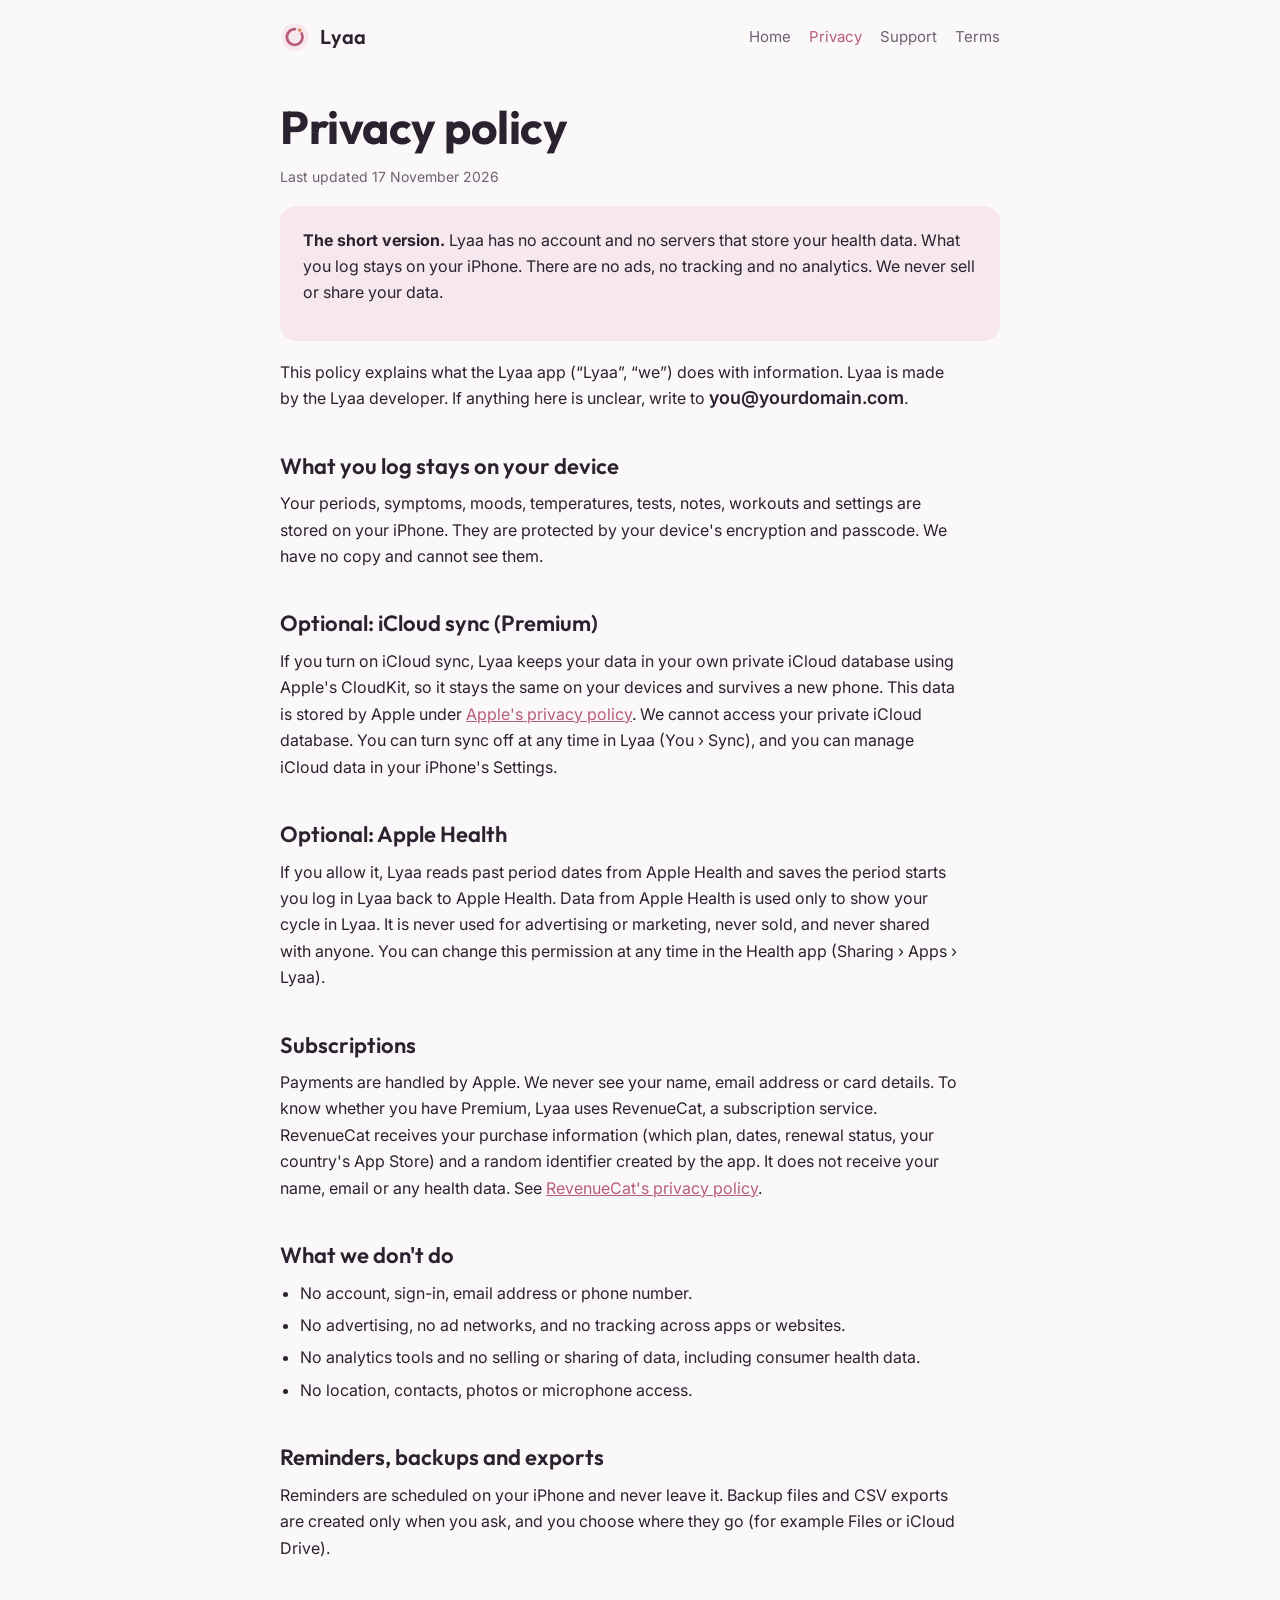
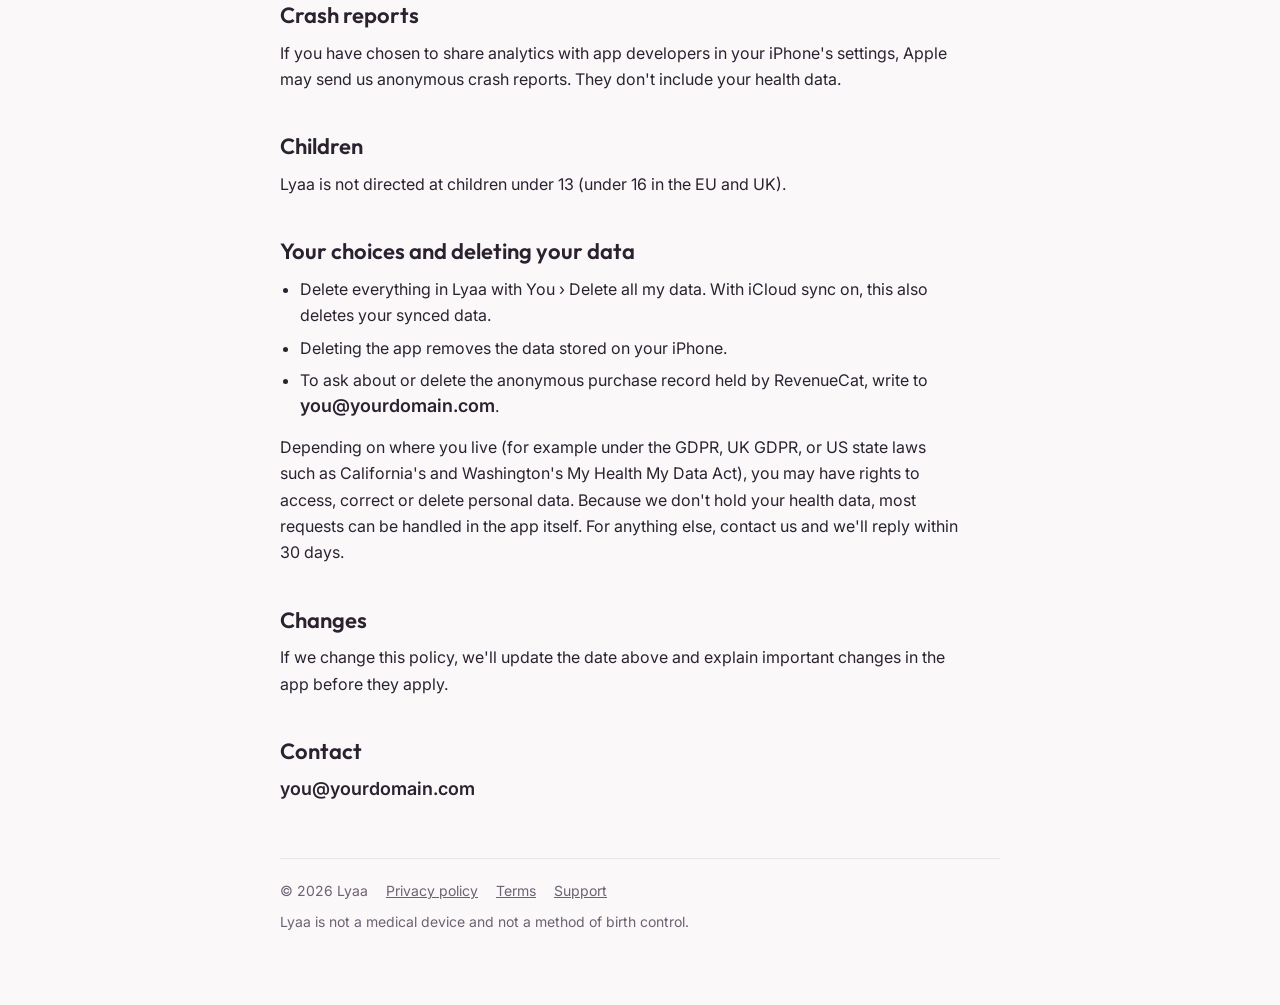
==== privacy.html @ ba164c69 "Lyaa website: home, privacy policy, support and terms Co-Authored-By: Claude Opus 5.5 <noreply@anthr" ====
<!doctype html>
<html lang="en">
<head>
<meta charset="utf-8">
<meta name="viewport" content="width=device-width, initial-scale=1, viewport-fit=cover">
<title>Lyaa Privacy Policy</title>
<meta name="description" content="How Lyaa handles your information: no account, data on your iPhone, no ads or tracking.">
<link rel="stylesheet" href="https://fonts.googleapis.com/css2?family=Outfit:wght@500;600;700&family=Inter:wght@400;500;600&display=swap">
<link rel="stylesheet" href="style.css">
</head>
<body>
<div class="wrap">
<header class="site"><a class="brand" href="index.html"><svg class="mark" viewBox="0 0 100 100" aria-hidden="true">
<circle cx="50" cy="50" r="46" fill="var(--rose-soft)"/>
<path d="M50 24 A26 26 0 1 0 72 38" fill="none" stroke="var(--rose)" stroke-width="9" stroke-linecap="round"/>
<circle cx="66" cy="27" r="6" fill="#e08a5f"/></svg>Lyaa</a><nav class="site" aria-label="Site"><a href="index.html">Home</a><a href="privacy.html" aria-current="page">Privacy</a><a href="support.html">Support</a><a href="terms.html">Terms</a></nav></header>
<main>

<h1>Privacy policy</h1>
<p class="meta">Last updated 17 November 2026</p>
<div class="panel soft">
<p><strong>The short version.</strong> Lyaa has no account and no servers that store your health data. What you log stays on your iPhone. There are no ads, no tracking and no analytics. We never sell or share your data.</p>
</div>

<p>This policy explains what the Lyaa app (“Lyaa”, “we”) does with information. Lyaa is made by the Lyaa developer. If anything here is unclear, write to <span class="email">you@yourdomain.com</span>.</p>

<h2>What you log stays on your device</h2>
<p>Your periods, symptoms, moods, temperatures, tests, notes, workouts and settings are stored on your iPhone. They are protected by your device's encryption and passcode. We have no copy and cannot see them.</p>

<h2>Optional: iCloud sync (Premium)</h2>
<p>If you turn on iCloud sync, Lyaa keeps your data in your own private iCloud database using Apple's CloudKit, so it stays the same on your devices and survives a new phone. This data is stored by Apple under <a href="https://www.apple.com/legal/privacy/">Apple's privacy policy</a>. We cannot access your private iCloud database. You can turn sync off at any time in Lyaa (You › Sync), and you can manage iCloud data in your iPhone's Settings.</p>

<h2>Optional: Apple Health</h2>
<p>If you allow it, Lyaa reads past period dates from Apple Health and saves the period starts you log in Lyaa back to Apple Health. Data from Apple Health is used only to show your cycle in Lyaa. It is never used for advertising or marketing, never sold, and never shared with anyone. You can change this permission at any time in the Health app (Sharing › Apps › Lyaa).</p>

<h2>Subscriptions</h2>
<p>Payments are handled by Apple. We never see your name, email address or card details. To know whether you have Premium, Lyaa uses RevenueCat, a subscription service. RevenueCat receives your purchase information (which plan, dates, renewal status, your country's App Store) and a random identifier created by the app. It does not receive your name, email or any health data. See <a href="https://www.revenuecat.com/privacy/">RevenueCat's privacy policy</a>.</p>

<h2>What we don't do</h2>
<ul>
<li>No account, sign-in, email address or phone number.</li>
<li>No advertising, no ad networks, and no tracking across apps or websites.</li>
<li>No analytics tools and no selling or sharing of data, including consumer health data.</li>
<li>No location, contacts, photos or microphone access.</li>
</ul>

<h2>Reminders, backups and exports</h2>
<p>Reminders are scheduled on your iPhone and never leave it. Backup files and CSV exports are created only when you ask, and you choose where they go (for example Files or iCloud Drive).</p>

<h2>Crash reports</h2>
<p>If you have chosen to share analytics with app developers in your iPhone's settings, Apple may send us anonymous crash reports. They don't include your health data.</p>

<h2>Children</h2>
<p>Lyaa is not directed at children under 13 (under 16 in the EU and UK).</p>

<h2>Your choices and deleting your data</h2>
<ul>
<li>Delete everything in Lyaa with You › Delete all my data. With iCloud sync on, this also deletes your synced data.</li>
<li>Deleting the app removes the data stored on your iPhone.</li>
<li>To ask about or delete the anonymous purchase record held by RevenueCat, write to <span class="email">you@yourdomain.com</span>.</li>
</ul>
<p>Depending on where you live (for example under the GDPR, UK GDPR, or US state laws such as California's and Washington's My Health My Data Act), you may have rights to access, correct or delete personal data. Because we don't hold your health data, most requests can be handled in the app itself. For anything else, contact us and we'll reply within 30 days.</p>

<h2>Changes</h2>
<p>If we change this policy, we'll update the date above and explain important changes in the app before they apply.</p>

<h2>Contact</h2>
<p><span class="email">you@yourdomain.com</span></p>

</main>
<footer class="site"><span>© 2026 Lyaa</span><a href="privacy.html">Privacy policy</a><a href="terms.html">Terms</a><a href="support.html">Support</a><span>Lyaa is not a medical device and not a method of birth control.</span></footer>
</div>
</body>
</html>
---- style.css ----
/* Ebb site. Palette follows the app: dusty rose accent, soft lavender wash, warm ink. */
:root {
  --bg: #fbf8fa;
  --surface: #ffffff;
  --ink: #2b2230;
  --muted: #6c6272;
  --line: #ece4ec;
  --rose: #b85c7c;
  --rose-soft: #f7e8ee;
  --lavender: #f1ecf7;
  --sage: #4f8a72;
  --font-display: "Outfit", "Avenir Next", system-ui, sans-serif;
  --font-body: "Inter", -apple-system, "Segoe UI", sans-serif;
}
@media (prefers-color-scheme: dark) {
  :root:not([data-theme="light"]) {
    --bg: #18141a; --surface: #221d25; --ink: #efe8f1; --muted: #a99fae; --line: #3a3240;
    --rose: #e79bb5; --rose-soft: #3b2530; --lavender: #2a2531; --sage: #8fcdb1; color-scheme: dark;
  }
}
:root[data-theme="dark"] {
  --bg: #18141a; --surface: #221d25; --ink: #efe8f1; --muted: #a99fae; --line: #3a3240;
  --rose: #e79bb5; --rose-soft: #3b2530; --lavender: #2a2531; --sage: #8fcdb1; color-scheme: dark;
}
* { box-sizing: border-box; }
body { margin: 0; background: var(--bg); color: var(--ink); font: 16px/1.65 var(--font-body); }
.wrap { max-width: 760px; margin: 0 auto; padding-block: 0 72px;
  padding-left: max(20px, env(safe-area-inset-left, 0px)); padding-right: max(20px, env(safe-area-inset-right, 0px)); }
header.site { display: flex; align-items: center; justify-content: space-between; gap: 16px; flex-wrap: wrap; padding: 22px 0; }
.brand { display: flex; align-items: center; gap: 10px; text-decoration: none; color: var(--ink); font: 600 20px/1 var(--font-display); }
.mark { width: 30px; height: 30px; }
nav.site { display: flex; gap: 18px; flex-wrap: wrap; font-size: 15px; }
nav.site a { color: var(--muted); text-decoration: none; }
nav.site a[aria-current="page"], nav.site a:hover, nav.site a:focus-visible { color: var(--rose); }
h1 { font: 700 clamp(32px, 6vw, 46px)/1.1 var(--font-display); margin: 28px 0 12px; text-wrap: balance; letter-spacing: -.01em; }
h2 { font: 600 22px/1.3 var(--font-display); margin: 40px 0 10px; text-wrap: balance; }
h3 { font: 600 17px/1.35 var(--font-display); margin: 24px 0 6px; }
p, li { max-width: 68ch; }
p { margin: 0 0 14px; }
ul { padding-left: 20px; margin: 0 0 14px; display: grid; gap: 6px; }
a { color: var(--rose); }
.lede { font-size: 19px; color: var(--muted); max-width: 58ch; }
.meta { color: var(--muted); font-size: 14px; }
.panel { background: var(--surface); border: 1px solid var(--line); border-radius: 16px; padding: 20px 22px; margin: 18px 0; }
.panel.soft { background: var(--rose-soft); border-color: transparent; }
.grid { display: grid; grid-template-columns: repeat(auto-fit, minmax(210px, 1fr)); gap: 12px; margin: 20px 0; }
.grid .panel { margin: 0; }
.grid h3 { margin-top: 0; }
.table-box { overflow-x: auto; border: 1px solid var(--line); border-radius: 14px; background: var(--surface); margin: 16px 0; }
table { border-collapse: collapse; width: 100%; min-width: 520px; font-size: 15px; }
th, td { text-align: left; vertical-align: top; padding: 11px 14px; border-bottom: 1px solid var(--line); }
th { font-weight: 600; color: var(--muted); font-size: 13px; background: var(--bg); }
tr:last-child td { border-bottom: 0; }
.email { font: 600 18px/1.3 var(--font-body); user-select: all; color: var(--ink); }
.hero { background: linear-gradient(160deg, var(--rose-soft), var(--lavender)); border-radius: 24px; padding: 36px 28px; margin-top: 8px; }
.hero h1 { margin-top: 0; }
.badges { display: flex; flex-wrap: wrap; gap: 8px; margin-top: 18px; }
.badges span { background: var(--surface); border-radius: 999px; padding: 6px 12px; font-size: 14px; font-weight: 500; }
footer.site { margin-top: 56px; padding-top: 20px; border-top: 1px solid var(--line); color: var(--muted); font-size: 14px; display: flex; flex-wrap: wrap; gap: 8px 18px; }
footer.site a { color: var(--muted); }
:focus-visible { outline: 2px solid var(--rose); outline-offset: 2px; border-radius: 4px; }
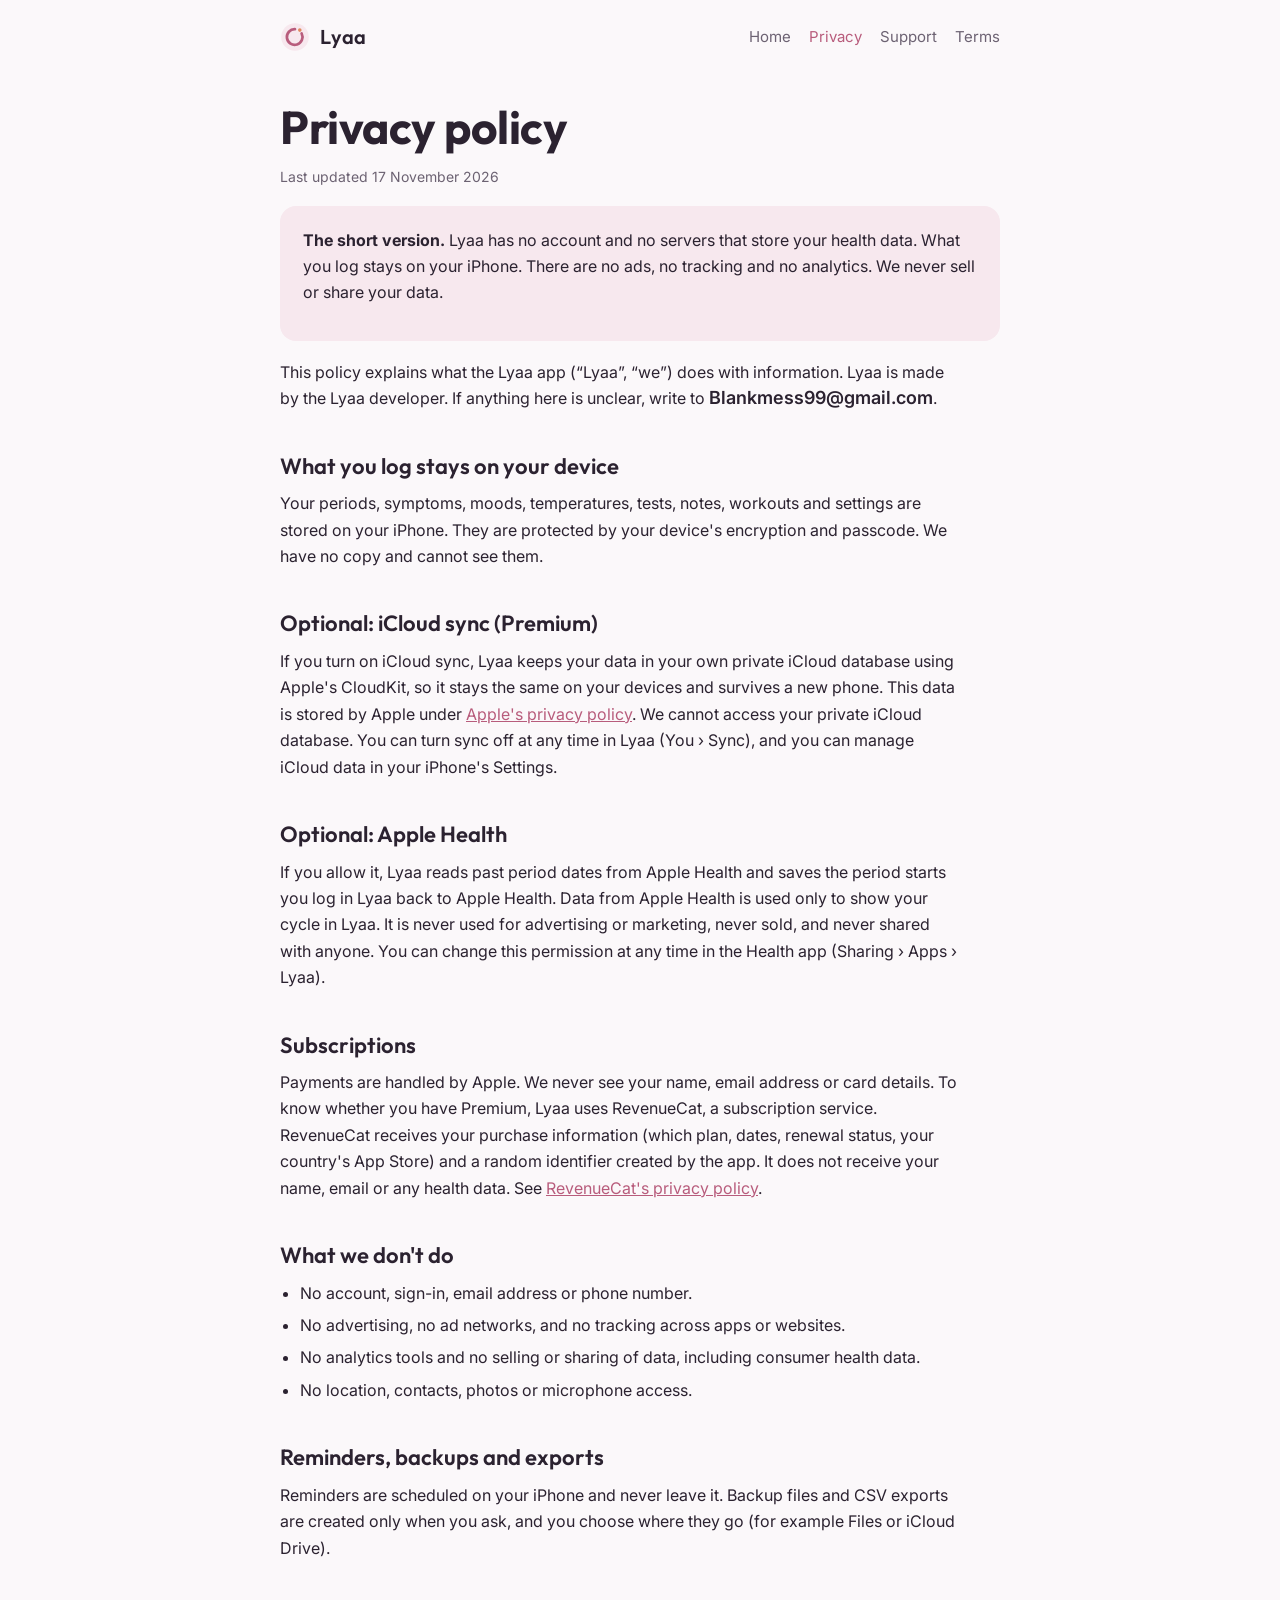
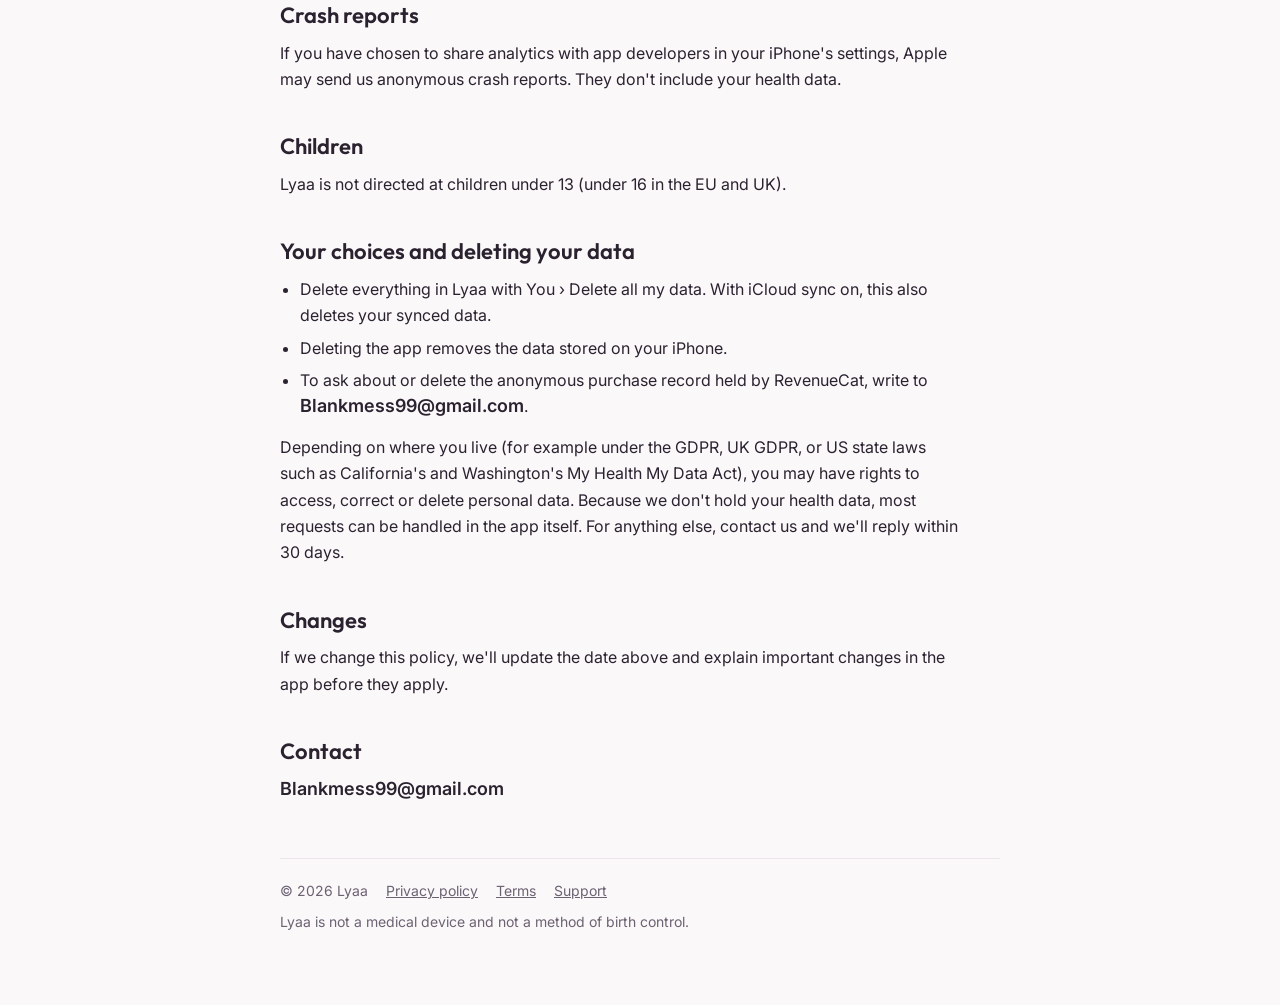
==== commit e1983afa: "Set the support email and add a README Co-Authored-By: Claude Opus 5.5 <noreply@anthropic.com>" ====
--- a/privacy.html
+++ b/privacy.html
@@ -22,7 +22,7 @@
 <p><strong>The short version.</strong> Lyaa has no account and no servers that store your health data. What you log stays on your iPhone. There are no ads, no tracking and no analytics. We never sell or share your data.</p>
 </div>
 
-<p>This policy explains what the Lyaa app (“Lyaa”, “we”) does with information. Lyaa is made by the Lyaa developer. If anything here is unclear, write to <span class="email">you@yourdomain.com</span>.</p>
+<p>This policy explains what the Lyaa app (“Lyaa”, “we”) does with information. Lyaa is made by the Lyaa developer. If anything here is unclear, write to <span class="email">Blankmess99@gmail.com</span>.</p>
 
 <h2>What you log stays on your device</h2>
 <p>Your periods, symptoms, moods, temperatures, tests, notes, workouts and settings are stored on your iPhone. They are protected by your device's encryption and passcode. We have no copy and cannot see them.</p>
@@ -57,7 +57,7 @@
 <ul>
 <li>Delete everything in Lyaa with You › Delete all my data. With iCloud sync on, this also deletes your synced data.</li>
 <li>Deleting the app removes the data stored on your iPhone.</li>
-<li>To ask about or delete the anonymous purchase record held by RevenueCat, write to <span class="email">you@yourdomain.com</span>.</li>
+<li>To ask about or delete the anonymous purchase record held by RevenueCat, write to <span class="email">Blankmess99@gmail.com</span>.</li>
 </ul>
 <p>Depending on where you live (for example under the GDPR, UK GDPR, or US state laws such as California's and Washington's My Health My Data Act), you may have rights to access, correct or delete personal data. Because we don't hold your health data, most requests can be handled in the app itself. For anything else, contact us and we'll reply within 30 days.</p>
 
@@ -65,7 +65,7 @@
 <p>If we change this policy, we'll update the date above and explain important changes in the app before they apply.</p>
 
 <h2>Contact</h2>
-<p><span class="email">you@yourdomain.com</span></p>
+<p><span class="email">Blankmess99@gmail.com</span></p>
 
 </main>
 <footer class="site"><span>© 2026 Lyaa</span><a href="privacy.html">Privacy policy</a><a href="terms.html">Terms</a><a href="support.html">Support</a><span>Lyaa is not a medical device and not a method of birth control.</span></footer>
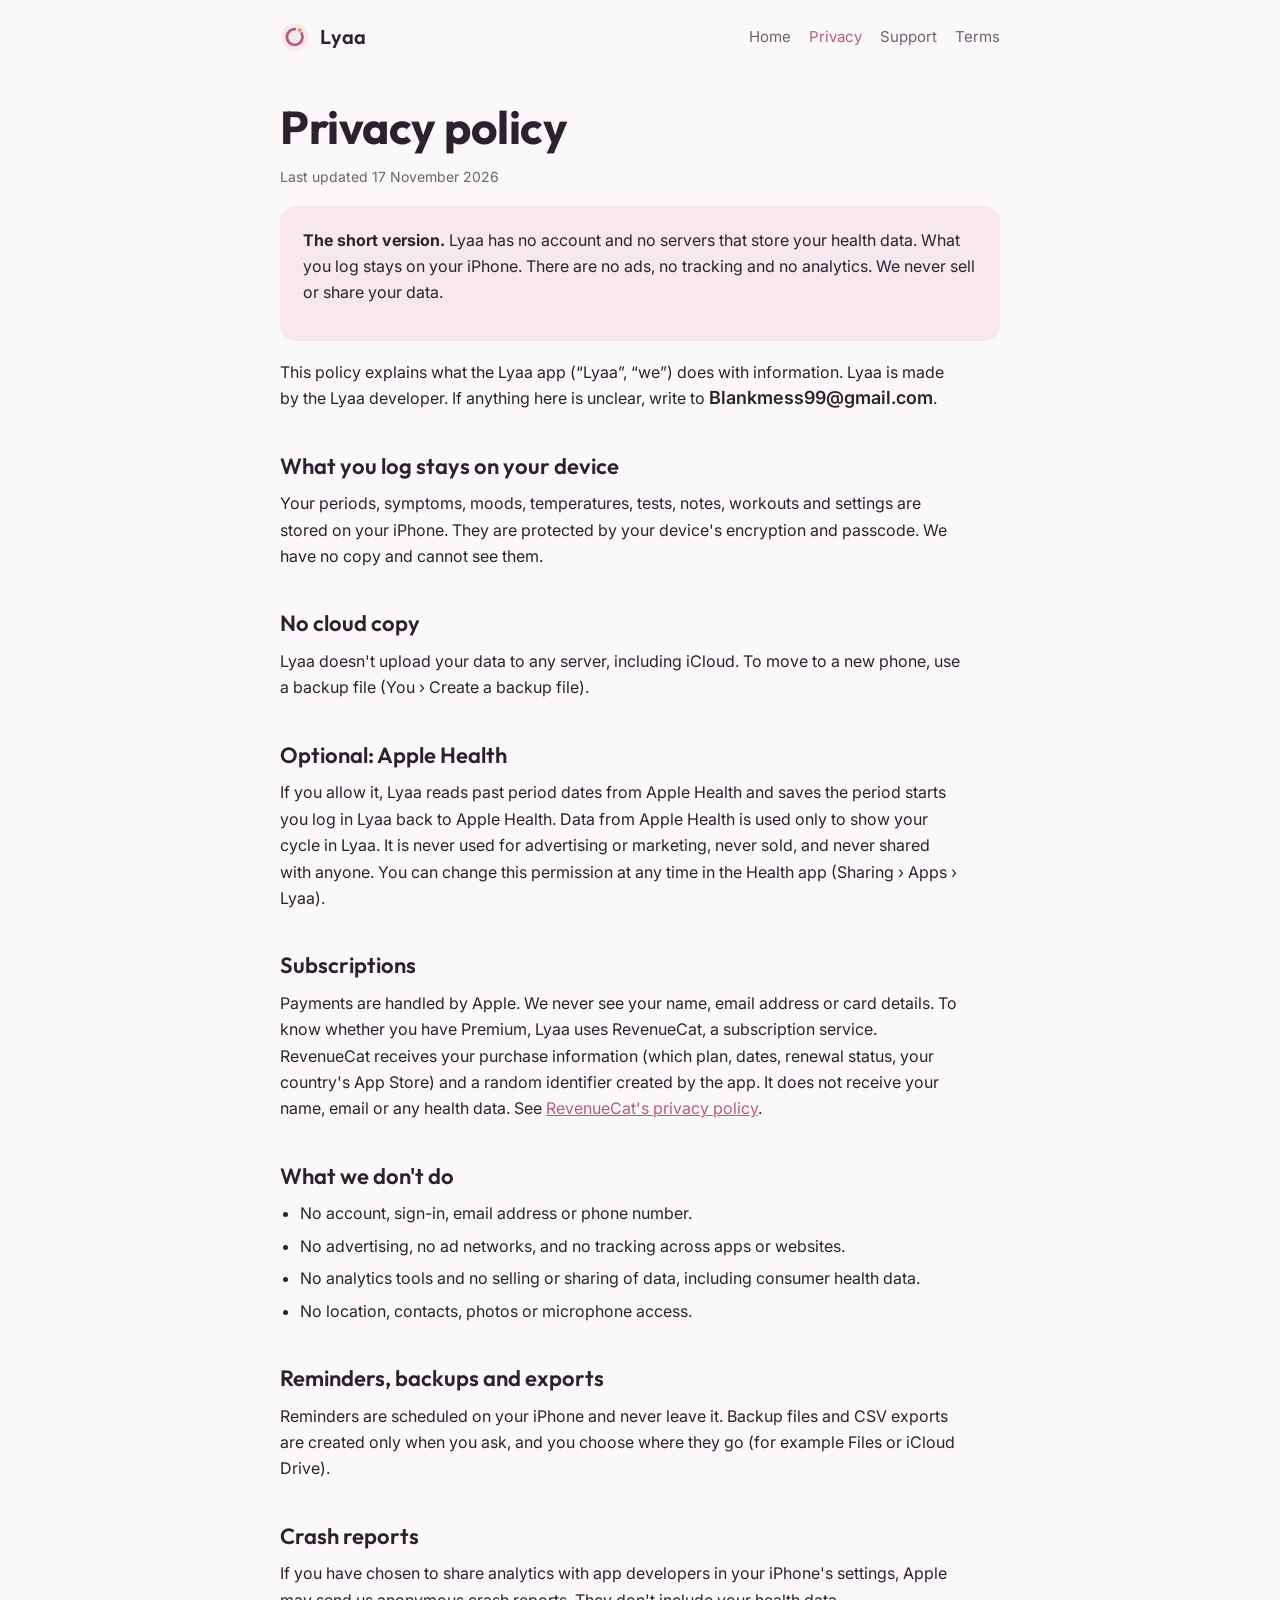
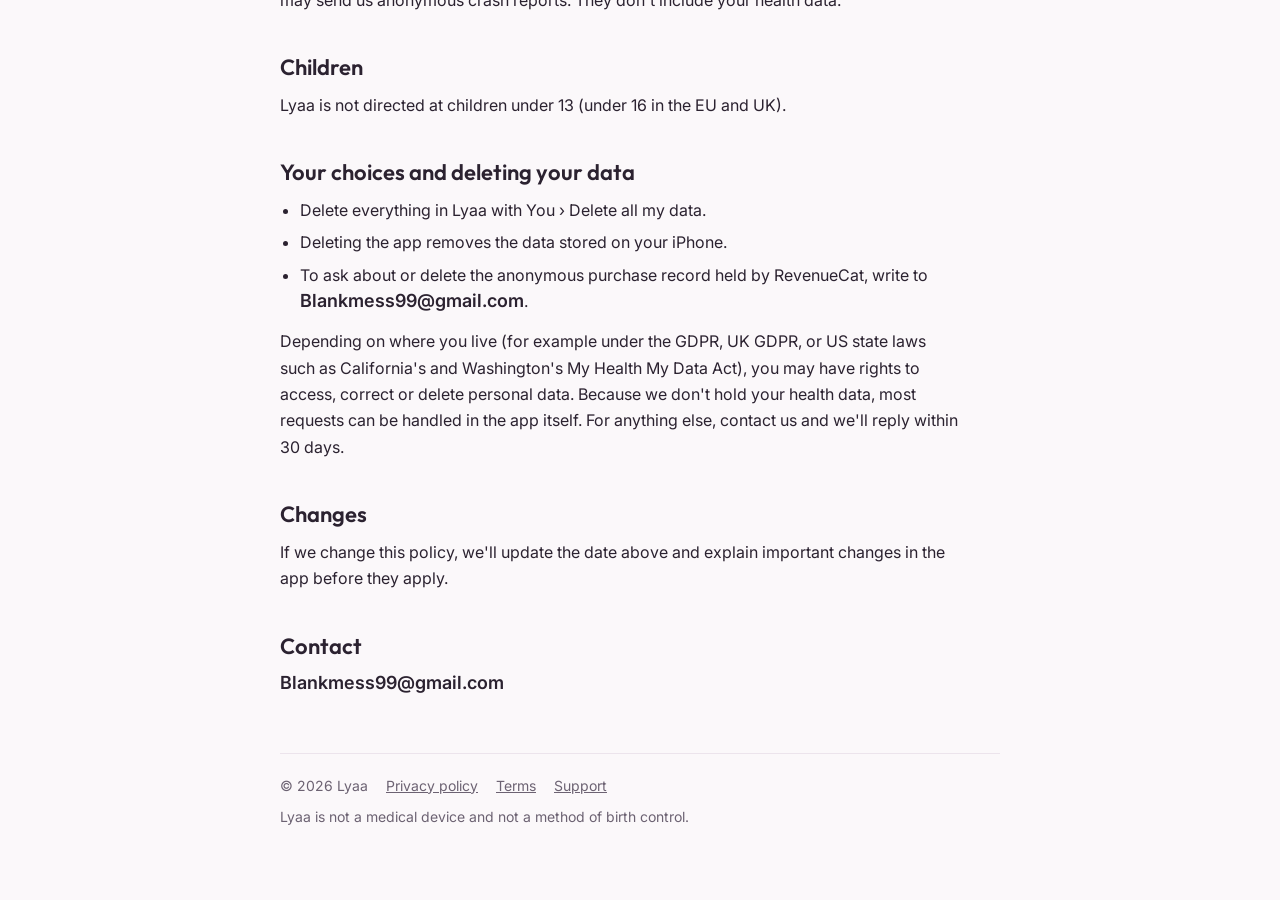
==== commit 254d1c42: "Remove iCloud sync from the policy and support pages (off in Lyaa 1.0) Co-Authored-By: Claude Opus 5" ====
--- a/privacy.html
+++ b/privacy.html
@@ -27,8 +27,8 @@
 <h2>What you log stays on your device</h2>
 <p>Your periods, symptoms, moods, temperatures, tests, notes, workouts and settings are stored on your iPhone. They are protected by your device's encryption and passcode. We have no copy and cannot see them.</p>
 
-<h2>Optional: iCloud sync (Premium)</h2>
-<p>If you turn on iCloud sync, Lyaa keeps your data in your own private iCloud database using Apple's CloudKit, so it stays the same on your devices and survives a new phone. This data is stored by Apple under <a href="https://www.apple.com/legal/privacy/">Apple's privacy policy</a>. We cannot access your private iCloud database. You can turn sync off at any time in Lyaa (You › Sync), and you can manage iCloud data in your iPhone's Settings.</p>
+<h2>No cloud copy</h2>
+<p>Lyaa doesn't upload your data to any server, including iCloud. To move to a new phone, use a backup file (You › Create a backup file).</p>
 
 <h2>Optional: Apple Health</h2>
 <p>If you allow it, Lyaa reads past period dates from Apple Health and saves the period starts you log in Lyaa back to Apple Health. Data from Apple Health is used only to show your cycle in Lyaa. It is never used for advertising or marketing, never sold, and never shared with anyone. You can change this permission at any time in the Health app (Sharing › Apps › Lyaa).</p>
@@ -55,7 +55,7 @@
 
 <h2>Your choices and deleting your data</h2>
 <ul>
-<li>Delete everything in Lyaa with You › Delete all my data. With iCloud sync on, this also deletes your synced data.</li>
+<li>Delete everything in Lyaa with You › Delete all my data.</li>
 <li>Deleting the app removes the data stored on your iPhone.</li>
 <li>To ask about or delete the anonymous purchase record held by RevenueCat, write to <span class="email">Blankmess99@gmail.com</span>.</li>
 </ul>
